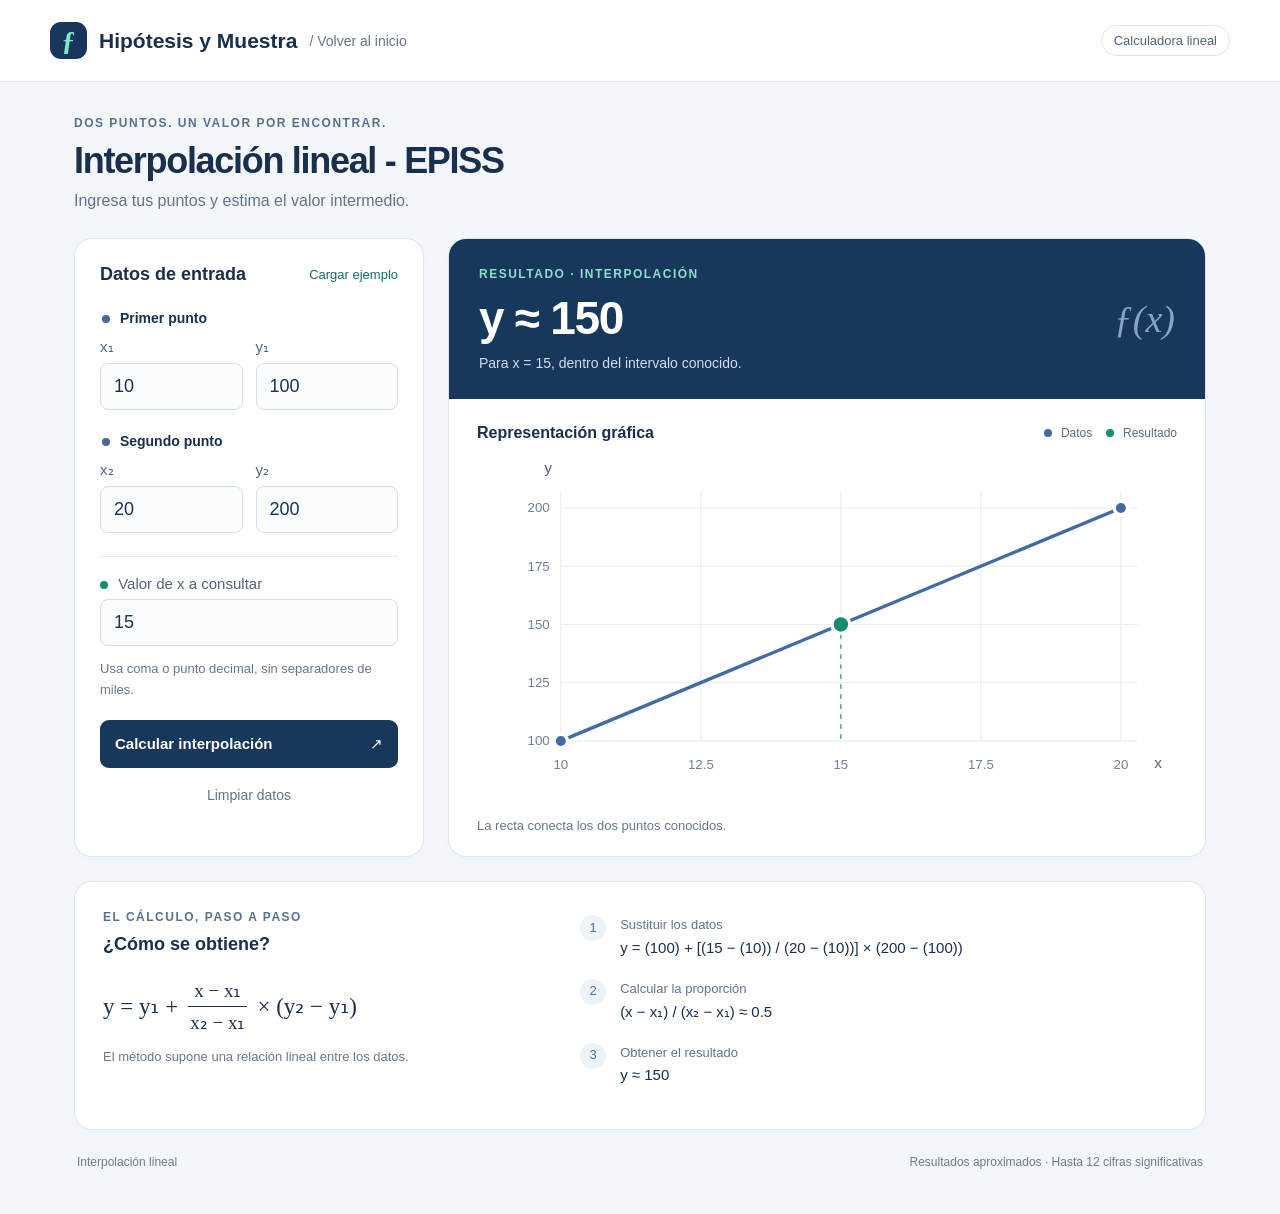
==== interpolacion.html @ 5e2d0796 "Ampliar EPISS con hipótesis, intervalos y tamaño de muestra" ====
<!doctype html><html lang="es"><head><meta charset="utf-8"><meta name="viewport" content="width=device-width,initial-scale=1"><title>Interpolación lineal - EPISS</title><meta name="description" content="Calcula una interpolación lineal entre dos puntos con gráfico y procedimiento paso a paso."><link rel="icon" href="data:image/svg+xml,%3Csvg xmlns='http://www.w3.org/2000/svg' viewBox='0 0 32 32'%3E%3Crect width='32' height='32' rx='8' fill='%23172f53'/%3E%3Cpath d='M7 24L25 7' stroke='%236ce5c0' stroke-width='3'/%3E%3Ccircle cx='16' cy='15' r='4' fill='white'/%3E%3C/svg%3E"><link rel="stylesheet" href="style.css"></head><body><header><a href="./" class="brand"><span class="mark">ƒ</span> Hipótesis y Muestra<span class="brand-sub"> / Volver al inicio</span></a><span class="tag">Calculadora lineal</span></header><main><div class="intro"><p class="eyebrow">DOS PUNTOS. UN VALOR POR ENCONTRAR.</p><h1>Interpolación lineal - EPISS</h1><p>Ingresa tus puntos y estima el valor intermedio.</p></div><div class="workspace"><section class="card inputs"><div class="section-top"><h2>Datos de entrada</h2><button type="button" id="example" class="text-button">Cargar ejemplo</button></div><form id="form" novalidate><fieldset><legend><span class="point blue"></span> Primer punto</legend><div class="pair"><label for="x1">x₁<input id="x1" name="x1" inputmode="decimal" value="10" autocomplete="off"></label><label for="y1">y₁<input id="y1" name="y1" inputmode="decimal" value="100" autocomplete="off"></label></div></fieldset><fieldset><legend><span class="point blue"></span> Segundo punto</legend><div class="pair"><label for="x2">x₂<input id="x2" name="x2" inputmode="decimal" value="20" autocomplete="off"></label><label for="y2">y₂<input id="y2" name="y2" inputmode="decimal" value="200" autocomplete="off"></label></div></fieldset><div class="target"><label for="x"><span class="point green"></span> Valor de x a consultar<input id="x" name="x" inputmode="decimal" value="15" autocomplete="off"></label></div><p class="hint">Usa coma o punto decimal, sin separadores de miles.</p><p id="error" class="error" role="alert" hidden></p><button class="primary" type="submit">Calcular interpolación <span aria-hidden="true">↗</span></button><button type="button" id="clear" class="clear">Limpiar datos</button></form></section><section class="card output"><div class="result" aria-live="polite"><div><p id="kind" class="eyebrow">RESULTADO · INTERPOLACIÓN</p><div class="value" id="value">y ≈ 150</div><p id="caption">Para x = 15, entre los puntos conocidos.</p></div><span class="result-icon" aria-hidden="true">ƒ(x)</span></div><div class="graph-head"><h2>Representación gráfica</h2><span class="legend"><i class="point blue"></i> Datos <i class="point green"></i> Resultado</span></div><svg id="chart" viewBox="0 0 660 330" role="img" aria-label="Gráfico de interpolación lineal"></svg><p class="chart-note" id="graphNote">La recta conecta los dos puntos conocidos.</p></section></div><section class="card procedure"><div><p class="eyebrow">EL CÁLCULO, PASO A PASO</p><h2>¿Cómo se obtiene?</h2><div class="formula">y = y₁ + <span class="fraction"><span>x − x₁</span><span>x₂ − x₁</span></span> × (y₂ − y₁)</div><p class="hint">El método supone una relación lineal entre los datos.</p></div><ol id="steps"></ol></section><footer>Interpolación lineal <span>Resultados aproximados · Hasta 12 cifras significativas</span></footer></main><script src="app.js"></script></body></html>
---- style.css ----
:root{font-family:Inter,Segoe UI,Arial,sans-serif;color:#1a2f4d;background:#f3f6fa;font-synthesis:none}*{box-sizing:border-box}body{margin:0}header{height:82px;border-bottom:1px solid #dce3ee;background:#fff;display:flex;align-items:center;justify-content:space-between;padding:0 max(24px,calc((100vw - 1180px)/2));gap:15px}.brand{display:flex;align-items:center;gap:12px;text-decoration:none;color:#1a2f4d;font-weight:750;font-size:21px}.brand-sub{font-size:14px;font-weight:400;color:#65748a}.mark{display:grid;place-items:center;background:#18365b;color:#7fe8cd;border-radius:11px;width:37px;height:37px;font-family:Georgia,serif;font-size:28px}.tag{font-size:13px;color:#4e6480;border:1px solid #dce3ed;padding:7px 12px;border-radius:30px}main{max-width:1180px;margin:auto;padding:34px 24px 20px}.eyebrow{font-size:12px;letter-spacing:1.5px;font-weight:700;color:#58718d;margin:0 0 10px}h1{font-size:36px;letter-spacing:-1.3px;margin:0 0 10px}h2{font-size:18px;margin:0}.intro>p:last-child{color:#64748b;margin:0 0 28px;font-size:16px}.workspace{display:grid;grid-template-columns:350px 1fr;gap:24px}.card{background:#fff;border:1px solid #dde5ef;border-radius:18px;box-shadow:0 4px 14px #172f5304}.inputs{padding:25px}.section-top{display:flex;align-items:center;justify-content:space-between;gap:10px;margin-bottom:25px}.text-button{background:none;border:0;color:#186e60;padding:0;font-size:13px;cursor:pointer}fieldset{border:0;margin:0 0 23px;padding:0;min-width:0}legend{font-size:14px;font-weight:650;margin-bottom:12px}.point{display:inline-block;width:8px;height:8px;border-radius:50%;margin-right:6px}.blue{background:#426aa5}.green{background:#168c72}.pair{display:grid;grid-template-columns:1fr 1fr;gap:13px}label{display:block;font-size:15px;color:#52657d}input{width:100%;padding:12px 13px;margin-top:7px;border:1px solid #d3ddeb;border-radius:8px;background:#fbfcfe;color:#183452;font:500 18px inherit;font-size:18px;outline:none}input:focus{border-color:#18866e;box-shadow:0 0 0 3px #18866e18}input[aria-invalid=true]{border-color:#b33434}.target{padding-top:18px;border-top:1px solid #e6ebf1}.hint{font-size:13px;color:#68778b;line-height:1.6}.primary{background:#17375d;color:white;border:0;border-radius:9px;padding:15px;width:100%;font-size:15px;font-weight:600;cursor:pointer;display:flex;justify-content:space-between;margin-top:19px}.primary:hover{background:#244a77}.clear{display:block;margin:14px auto 0;border:0;background:none;color:#63758c;font-size:14px;cursor:pointer;padding:5px}button:focus-visible,a:focus-visible{outline:3px solid #168c72;outline-offset:4px}.output{overflow:hidden;display:flex;flex-direction:column}.result{background:#17375d;color:#fff;padding:28px 30px;display:flex;justify-content:space-between;align-items:center;gap:12px}.result .eyebrow{color:#8ce0c8}.value{font-size:46px;font-weight:650;letter-spacing:-1.3px;overflow-wrap:anywhere}.result p:last-child{font-size:14px;color:#d2ddeb;margin:10px 0 0}.result-icon{font-family:Georgia,serif;font-style:italic;color:#88a2c0;font-size:38px}.graph-head{padding:25px 28px 0;display:flex;justify-content:space-between;align-items:center;gap:15px}.graph-head h2{font-size:16px}.legend{font-size:12px;white-space:nowrap;color:#5a6e87}.legend .green{margin-left:10px}#chart{width:100%;height:auto;flex:1;min-height:220px;display:block;padding:5px 12px}.chart-note{margin:0 28px 23px;font-size:13px;color:#68778b}.procedure{display:grid;grid-template-columns:1fr 1.35fr;gap:35px;padding:28px;margin-top:24px}.formula{font-family:Georgia,serif;font-size:23px;display:flex;align-items:center;gap:10px;margin-top:24px}.fraction{display:inline-flex;flex-direction:column;text-align:center;font-size:19px}.fraction span:first-child{border-bottom:1px solid;padding:0 6px 4px}.fraction span:last-child{padding-top:4px}ol{list-style:none;counter-reset:steps;margin:0;padding:0}li{counter-increment:steps;position:relative;padding:5px 0 14px 40px;font-size:15px;line-height:1.6;overflow-wrap:anywhere}li:before{content:counter(steps);position:absolute;left:0;top:5px;display:grid;place-items:center;width:26px;height:26px;border-radius:50%;background:#eef3f9;color:#57708e;font-size:13px}li strong{display:block;font-size:13px;color:#64758c;font-weight:500}footer{display:flex;justify-content:space-between;gap:15px;font-size:12px;color:#6c7d92;padding:25px 3px}.error{font-size:14px;color:#a12727;line-height:1.5}.pending{opacity:.5}@media(max-width:850px){.workspace{grid-template-columns:300px 1fr;gap:16px}.inputs{padding:20px}.graph-head{flex-wrap:wrap}.result{padding:25px}.result-icon{display:none}.procedure{gap:20px}}@media(max-width:680px){header{height:68px;padding:0 20px}.brand-sub,.tag{display:none}main{padding:26px 16px}h1{font-size:30px}.workspace,.procedure{grid-template-columns:1fr}.inputs{padding:24px}.value{font-size:40px}.procedure{padding:24px}.graph-head{padding:24px 24px 0}footer{flex-direction:column}.formula{font-size:21px}#chart{min-height:180px}.intro .eyebrow{font-size:11px}}@media(prefers-reduced-motion:no-preference){button,input{transition:background .15s,border-color .15s}}
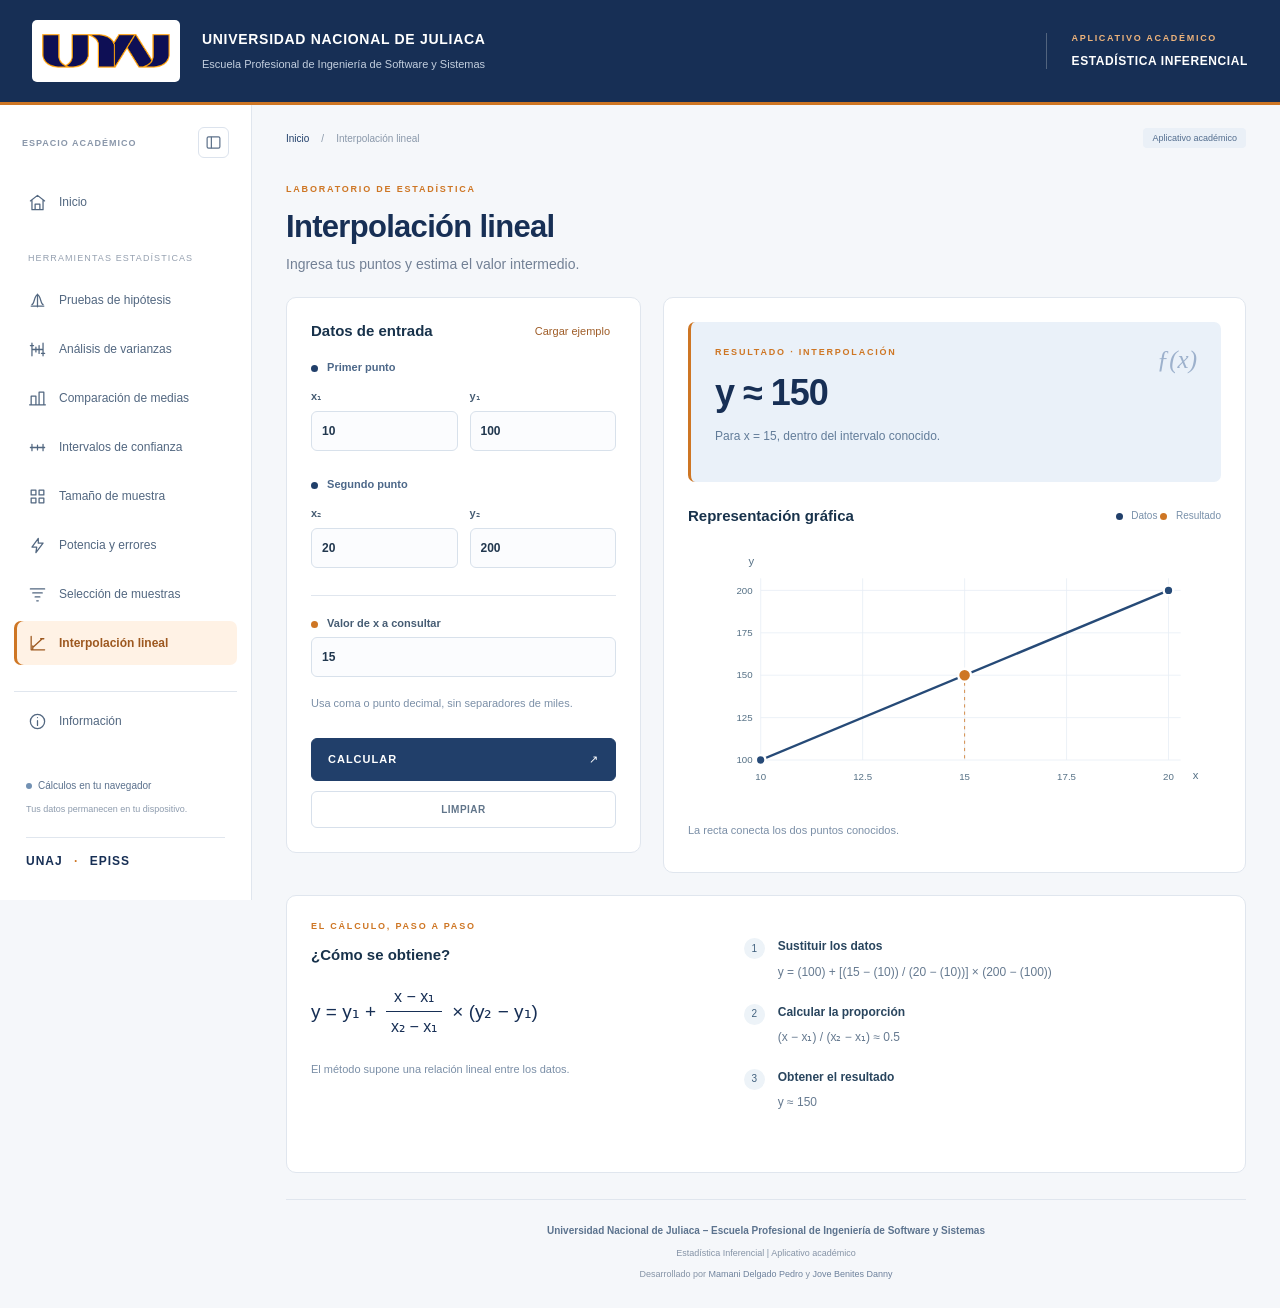
==== commit e072f6ca: "Aplicar identidad UNAJ, inicio académico y navegación responsive sin alterar cálculos" ====
--- a/interpolacion.html
+++ b/interpolacion.html
@@ -1 +1 @@
-<!doctype html><html lang="es"><head><meta charset="utf-8"><meta name="viewport" content="width=device-width,initial-scale=1"><title>Interpolación lineal - EPISS</title><meta name="description" content="Calcula una interpolación lineal entre dos puntos con gráfico y procedimiento paso a paso."><link rel="icon" href="data:image/svg+xml,%3Csvg xmlns='http://www.w3.org/2000/svg' viewBox='0 0 32 32'%3E%3Crect width='32' height='32' rx='8' fill='%23172f53'/%3E%3Cpath d='M7 24L25 7' stroke='%236ce5c0' stroke-width='3'/%3E%3Ccircle cx='16' cy='15' r='4' fill='white'/%3E%3C/svg%3E"><link rel="stylesheet" href="style.css"></head><body><header><a href="./" class="brand"><span class="mark">ƒ</span> Hipótesis y Muestra<span class="brand-sub"> / Volver al inicio</span></a><span class="tag">Calculadora lineal</span></header><main><div class="intro"><p class="eyebrow">DOS PUNTOS. UN VALOR POR ENCONTRAR.</p><h1>Interpolación lineal - EPISS</h1><p>Ingresa tus puntos y estima el valor intermedio.</p></div><div class="workspace"><section class="card inputs"><div class="section-top"><h2>Datos de entrada</h2><button type="button" id="example" class="text-button">Cargar ejemplo</button></div><form id="form" novalidate><fieldset><legend><span class="point blue"></span> Primer punto</legend><div class="pair"><label for="x1">x₁<input id="x1" name="x1" inputmode="decimal" value="10" autocomplete="off"></label><label for="y1">y₁<input id="y1" name="y1" inputmode="decimal" value="100" autocomplete="off"></label></div></fieldset><fieldset><legend><span class="point blue"></span> Segundo punto</legend><div class="pair"><label for="x2">x₂<input id="x2" name="x2" inputmode="decimal" value="20" autocomplete="off"></label><label for="y2">y₂<input id="y2" name="y2" inputmode="decimal" value="200" autocomplete="off"></label></div></fieldset><div class="target"><label for="x"><span class="point green"></span> Valor de x a consultar<input id="x" name="x" inputmode="decimal" value="15" autocomplete="off"></label></div><p class="hint">Usa coma o punto decimal, sin separadores de miles.</p><p id="error" class="error" role="alert" hidden></p><button class="primary" type="submit">Calcular interpolación <span aria-hidden="true">↗</span></button><button type="button" id="clear" class="clear">Limpiar datos</button></form></section><section class="card output"><div class="result" aria-live="polite"><div><p id="kind" class="eyebrow">RESULTADO · INTERPOLACIÓN</p><div class="value" id="value">y ≈ 150</div><p id="caption">Para x = 15, entre los puntos conocidos.</p></div><span class="result-icon" aria-hidden="true">ƒ(x)</span></div><div class="graph-head"><h2>Representación gráfica</h2><span class="legend"><i class="point blue"></i> Datos <i class="point green"></i> Resultado</span></div><svg id="chart" viewBox="0 0 660 330" role="img" aria-label="Gráfico de interpolación lineal"></svg><p class="chart-note" id="graphNote">La recta conecta los dos puntos conocidos.</p></section></div><section class="card procedure"><div><p class="eyebrow">EL CÁLCULO, PASO A PASO</p><h2>¿Cómo se obtiene?</h2><div class="formula">y = y₁ + <span class="fraction"><span>x − x₁</span><span>x₂ − x₁</span></span> × (y₂ − y₁)</div><p class="hint">El método supone una relación lineal entre los datos.</p></div><ol id="steps"></ol></section><footer>Interpolación lineal <span>Resultados aproximados · Hasta 12 cifras significativas</span></footer></main><script src="app.js"></script></body></html>
+<!doctype html><html lang="es"><head><meta charset="utf-8"><meta name="viewport" content="width=device-width,initial-scale=1"><title>Interpolación lineal | Estadística Inferencial UNAJ</title><meta name="description" content="Calcula una interpolación lineal entre dos puntos con gráfico y procedimiento paso a paso."><link rel="icon" href="logo-unaj.svg"><link rel="stylesheet" href="estadistica.css"><link rel="stylesheet" href="unaj.css"></head><body class="unaj-app interpolation-page"><a class="skip-link" href="#mainContent">Saltar al contenido</a><header class="institution-header"><a class="university" href="./#home"><span class="logo-box"><img src="logo-unaj.svg" alt="Logotipo de la Universidad Nacional de Juliaca" width="382" height="101"></span><span class="university-name">UNIVERSIDAD NACIONAL DE JULIACA<small>Escuela Profesional de Ingeniería de Software y Sistemas</small></span></a><div class="course-mark"><span>APLICATIVO ACADÉMICO</span><strong>ESTADÍSTICA INFERENCIAL</strong></div></header><aside class="sidebar" id="sidebar"><div class="sidebar-heading"><span>ESPACIO ACADÉMICO</span><button id="collapseNav" type="button" aria-label="Contraer menú" aria-expanded="true" aria-controls="sidebar"><svg viewBox="0 0 24 24" fill="none" stroke="currentColor" stroke-width="1.7" aria-hidden="true"><rect x="3" y="4" width="18" height="16" rx="2"/><path d="M9 4v16"/></svg></button></div><nav aria-label="Navegación principal"><a href="./#home" data-page="home" title="Inicio"><svg viewBox="0 0 24 24" fill="none" stroke="currentColor" stroke-width="1.6" stroke-linecap="round" stroke-linejoin="round" aria-hidden="true"><path d="M3 10 12 3l9 7M5 9v12h14V9M9 21v-7h6v7"/></svg><span>Inicio</span></a><p class="nav-label">HERRAMIENTAS ESTADÍSTICAS</p><a href="./#hypothesis" title="Pruebas de hipótesis"><svg viewBox="0 0 24 24" fill="none" stroke="currentColor" stroke-width="1.6" stroke-linecap="round" stroke-linejoin="round" aria-hidden="true"><path d="M4 19h16M5 17c3 0 3-12 7-12s4 12 7 12M12 4v16"/></svg><span>Pruebas de hipótesis</span></a><a href="./#variance" title="Análisis de varianzas"><svg viewBox="0 0 24 24" fill="none" stroke="currentColor" stroke-width="1.6" stroke-linecap="round" stroke-linejoin="round" aria-hidden="true"><path d="M5 4v16M19 4v16M3 7h4M17 17h4M5 12h14M10 9v6M14 7v10"/></svg><span>Análisis de varianzas</span></a><a href="./#compare" title="Comparación de medias"><svg viewBox="0 0 24 24" fill="none" stroke="currentColor" stroke-width="1.6" stroke-linecap="round" stroke-linejoin="round" aria-hidden="true"><path d="M4 20V9h6v11M14 20V4h6v16M2 20h20"/></svg><span>Comparación de medias</span></a><a href="./#interval" title="Intervalos de confianza"><svg viewBox="0 0 24 24" fill="none" stroke="currentColor" stroke-width="1.6" stroke-linecap="round" stroke-linejoin="round" aria-hidden="true"><path d="M3 12h18M5 8v8M19 8v8M12 9v6"/></svg><span>Intervalos de confianza</span></a><a href="./#sample" title="Tamaño de muestra"><svg viewBox="0 0 24 24" fill="none" stroke="currentColor" stroke-width="1.6" stroke-linecap="round" stroke-linejoin="round" aria-hidden="true"><path d="M4 4h6v6H4zM14 4h6v6h-6zM4 14h6v6H4zM14 14h6v6h-6z"/></svg><span>Tamaño de muestra</span></a><a href="./#power" title="Potencia y errores"><svg viewBox="0 0 24 24" fill="none" stroke="currentColor" stroke-width="1.6" stroke-linecap="round" stroke-linejoin="round" aria-hidden="true"><path d="m13 3-8 11h6l-1 7 9-12h-6z"/></svg><span>Potencia y errores</span></a><a href="./#sampling" title="Selección de muestras"><svg viewBox="0 0 24 24" fill="none" stroke="currentColor" stroke-width="1.6" stroke-linecap="round" stroke-linejoin="round" aria-hidden="true"><path d="M3 5h18M6 10h12M9 15h6M11 20h2"/></svg><span>Selección de muestras</span></a><a href="interpolacion.html" aria-current=page title="Interpolación lineal"><svg viewBox="0 0 24 24" fill="none" stroke="currentColor" stroke-width="1.6" stroke-linecap="round" stroke-linejoin="round" aria-hidden="true"><path d="M4 3v17h17M6 17 18 6M6 15v4M16 6h4"/></svg><span>Interpolación lineal</span></a><a class="info-nav" href="./#info" data-page="info" title="Información"><svg viewBox="0 0 24 24" fill="none" stroke="currentColor" stroke-width="1.6" stroke-linecap="round" stroke-linejoin="round" aria-hidden="true"><circle cx="12" cy="12" r="9"/><path d="M12 11v6M12 7h.01"/></svg><span>Información</span></a></nav><div class="sidebar-foot"><span class="privacy-dot"></span><span>Cálculos en tu navegador</span><small>Tus datos permanecen en tu dispositivo.</small><p>UNAJ <span>·</span> EPISS</p></div></aside><main id="mainContent"><div class="breadcrumb"><a href="./#home">Inicio</a><span>/</span><span>Interpolación lineal</span><span class="local-badge">Aplicativo académico</span></div><div class="intro"><p class="eyebrow">LABORATORIO DE ESTADÍSTICA</p><h1>Interpolación lineal</h1><p>Ingresa tus puntos y estima el valor intermedio.</p></div><div class="workspace"><section class="card inputs controls"><div class="section-top"><h2>Datos de entrada</h2><button type="button" id="example" class="text-button">Cargar ejemplo</button></div><form id="form" novalidate><fieldset><legend><span class="point blue"></span> Primer punto</legend><div class="pair"><label for="x1">x₁<input id="x1" name="x1" inputmode="decimal" value="10" autocomplete="off"></label><label for="y1">y₁<input id="y1" name="y1" inputmode="decimal" value="100" autocomplete="off"></label></div></fieldset><fieldset><legend><span class="point blue"></span> Segundo punto</legend><div class="pair"><label for="x2">x₂<input id="x2" name="x2" inputmode="decimal" value="20" autocomplete="off"></label><label for="y2">y₂<input id="y2" name="y2" inputmode="decimal" value="200" autocomplete="off"></label></div></fieldset><div class="target"><label for="x"><span class="point green"></span> Valor de x a consultar<input id="x" name="x" inputmode="decimal" value="15" autocomplete="off"></label></div><p class="hint">Usa coma o punto decimal, sin separadores de miles.</p><p id="error" class="error" role="alert" hidden></p><button class="primary" type="submit">CALCULAR <span aria-hidden="true">↗</span></button><button type="button" id="clear" class="clear secondary">LIMPIAR</button></form></section><section class="card output"><div class="result" aria-live="polite"><div><p id="kind" class="eyebrow">RESULTADO · INTERPOLACIÓN</p><div class="value" id="value">y ≈ 150</div><p id="caption">Para x = 15, entre los puntos conocidos.</p></div><span class="result-icon" aria-hidden="true">ƒ(x)</span></div><div class="graph-head"><h2>Representación gráfica</h2><span class="legend"><i class="point blue"></i> Datos <i class="point green"></i> Resultado</span></div><svg id="chart" viewBox="0 0 660 330" role="img" aria-label="Gráfico de interpolación lineal"></svg><p class="chart-note" id="graphNote">La recta conecta los dos puntos conocidos.</p></section></div><section class="card procedure"><div><p class="eyebrow">EL CÁLCULO, PASO A PASO</p><h2>¿Cómo se obtiene?</h2><div class="formula">y = y₁ + <span class="fraction"><span>x − x₁</span><span>x₂ − x₁</span></span> × (y₂ − y₁)</div><p class="hint">El método supone una relación lineal entre los datos.</p></div><ol id="steps"></ol></section><footer class="institution-footer"><strong>Universidad Nacional de Juliaca – Escuela Profesional de Ingeniería de Software y Sistemas</strong><span>Estadística Inferencial | Aplicativo académico</span><span>Desarrollado por <b>Mamani Delgado Pedro</b> y <b>Jove Benites Danny</b></span></footer></main><script src="app.js"></script><script src="unaj.js"></script></body></html>
--- a/estadistica.css
+++ b/estadistica.css
@@ -0,0 +1 @@
+:root{font-family:Inter,"Segoe UI",Arial,sans-serif;color:#24364b;background:#f3f6fa;font-synthesis:none;--navy:#10243b;--teal:#007f73;--border:#e1e8f0}*{box-sizing:border-box}body{margin:0}button,input,select,textarea{font:inherit}button,a,input,select,textarea{-webkit-tap-highlight-color:transparent}button,a{touch-action:manipulation}a{color:#167168}button{cursor:pointer}button:focus-visible,a:focus-visible{outline:3px solid #36bcaf;outline-offset:3px}.sidebar{width:248px;position:fixed;inset:0 auto 0 0;background:var(--navy);color:#fff;padding:32px 18px;display:flex;flex-direction:column}.brand{display:flex;gap:12px;align-items:center;text-decoration:none;color:#fff;padding:0 12px}.brand>b{display:grid;place-items:center;background:#20463f;color:#83e2c5;width:43px;height:43px;border-radius:12px;font-size:30px}.brand span{font-size:20px;font-weight:700;letter-spacing:2px}.brand small{display:block;font-size:10px;letter-spacing:.3px;font-weight:400;color:#b4c7d9;margin-top:5px}.nav-label{font-size:10px;letter-spacing:1.6px;color:#91a9c0;margin:44px 12px 17px}nav{display:flex;flex-direction:column;gap:6px}nav button,nav a{display:flex;align-items:center;gap:12px;background:none;border:0;color:#bbcbdc;text-align:left;text-decoration:none;padding:14px 12px;border-radius:8px;font-size:13px;line-height:1.4}nav span{font-size:10px;opacity:.65;font-variant-numeric:tabular-nums}nav button:hover,nav a:hover{background:#1c3650;color:#fff}nav button[aria-pressed=true]{background:#1f4b4d;color:#a2f2da;box-shadow:inset 3px 0 #55cbb2}.sidebar-foot{margin-top:auto;padding:28px 12px 0;font-size:11px;color:#cae5de}.sidebar-foot i{display:inline-block;width:6px;height:6px;border-radius:50%;background:#76d5b9;margin-right:5px}.sidebar-foot small{display:block;color:#7f9ab3;line-height:1.8;margin-top:12px}main{margin-left:248px;padding:0 38px;max-width:1730px}.topbar{display:flex;justify-content:space-between;align-items:center;border-bottom:1px solid var(--border);padding:24px 0;font-size:12px;font-weight:600}.muted{color:#8190a2;margin-left:8px;font-weight:400}.badge{border:1px solid #dce5ed;background:#fff;padding:6px 10px;border-radius:5px;color:#63748a;font-size:10px}.intro{padding:35px 0 26px}.eyebrow{font-size:10px;letter-spacing:1.7px;font-weight:700;color:var(--teal);margin:0 0 12px}h1{font-size:34px;line-height:1.15;letter-spacing:-1.2px;color:#142a42;margin:0 0 12px}.intro>p:not(.eyebrow){color:#728095;font-size:14px;margin:0}.workflow{display:flex;gap:28px;margin-top:24px;color:#63758b;font-size:11px}.workflow b{color:#198575;font-size:10px;background:#e0eee9;padding:4px 6px;border-radius:4px;margin-right:6px}.layout{display:grid;grid-template-columns:minmax(290px,370px) minmax(0,1fr);gap:24px;align-items:start}.card,.result-card{background:#fff;border:1px solid var(--border);border-radius:12px;padding:24px;box-shadow:0 3px 12px #20395703}.card-head{display:flex;justify-content:space-between;gap:12px;align-items:center;margin-bottom:20px}h2{font-size:15px;color:#18324b;margin:0 0 18px;font-weight:650}.card-head h2{margin:0}.link{background:none;border:0;color:#078174;font-size:11px;padding:4px;white-space:nowrap}.controls label{display:block;font-size:12px;color:#465c73;font-weight:600;margin:16px 0}input,select,textarea{display:block;width:100%;margin-top:8px;border:1px solid #d8e1eb;background:#fbfcfe;color:#21374e;border-radius:6px;padding:11px 10px;font-size:13px;min-width:0}input:focus,select:focus,textarea:focus{outline:2px solid #3bb5a755;border-color:#189a89}textarea{min-height:126px;resize:vertical;line-height:1.6}#records{min-height:230px;font-family:ui-monospace,monospace;font-size:12px}.row{display:flex;gap:10px}.row>label{flex:1;min-width:0}.small{font-size:11px;line-height:1.7;color:#78869a}.primary,.secondary{padding:12px 15px;border-radius:6px;font-size:12px;font-weight:600}.primary{display:flex;justify-content:space-between;width:100%;background:var(--teal);border:1px solid var(--teal);color:white;margin-top:24px}.primary:hover{background:#006d63}.secondary{border:1px solid var(--border);color:#61758a;background:#fff;margin-top:10px}#clear{width:100%}.results{display:grid;gap:20px}.result-card{border-top:3px solid #168c7a;background:linear-gradient(120deg,#fff,#f6fbfa)}#headline{font-size:27px;letter-spacing:-.7px;margin-bottom:12px}#conclusion{font-size:13px;line-height:1.8;color:#5d7186;max-width:750px}.metrics{display:grid;grid-template-columns:repeat(3,minmax(0,1fr));gap:12px;margin-top:22px}.metrics>div{border-top:1px solid #dae8e6;padding-top:15px}.metrics small{display:block;color:#748598;font-size:10px;margin-bottom:8px}.metrics b{font-size:19px;color:#1c3c50;overflow-wrap:anywhere;font-variant-numeric:tabular-nums}.visual{padding-bottom:14px}#chart{display:block;width:100%;max-height:275px;min-height:150px}#chart text{font-family:inherit;fill:#557085}#graphNote{margin:8px 0}#steps{padding:0;list-style:none;counter-reset:step}#steps li{counter-increment:step;position:relative;padding:0 0 18px 34px;font-size:12px;color:#667a90;line-height:1.8}#steps li:before{content:counter(step);position:absolute;left:0;top:2px;width:21px;height:21px;display:grid;place-items:center;background:#edf3f8;border-radius:50%;font-size:10px;color:#41617e}#steps strong{display:block;font-size:12px;color:#29455e;margin-bottom:4px}.warning{border-left:3px solid #d9b56b;background:#fcf8ef;padding:12px;font-size:11px;line-height:1.8;color:#877046}.guide{margin:30px 0;padding:25px 0;border-top:1px solid var(--border)}.guide>div{display:grid;grid-template-columns:repeat(3,1fr);gap:28px}.guide h3{font-size:12px}.guide article p{font-size:11px;line-height:1.8;color:#76879b}.guide a{text-underline-offset:3px}footer{border-top:1px solid var(--border);padding:22px 0 28px;font-size:10px;color:#7890a4;display:flex;justify-content:space-between;gap:16px}.group-label{margin-top:22px;font-size:10px;letter-spacing:1px;font-weight:700;color:#2c7d79}.sample-preview{font:12px/1.8 ui-monospace,monospace;overflow-wrap:anywhere;padding:14px;background:#f5f8fb;border-radius:6px}#error{font-size:12px;line-height:1.6;color:#a03842;background:#fff0f0;padding:12px;border-radius:6px}[hidden]{display:none!important}@media(min-width:1450px){main{padding:0 60px}.layout{grid-template-columns:400px minmax(0,1fr)}}@media(max-width:1050px){.sidebar{width:215px;padding-inline:12px}main{margin-left:215px;padding:0 22px}.layout{grid-template-columns:minmax(250px,320px) minmax(0,1fr);gap:16px}.card,.result-card{padding:18px}.metrics{gap:7px}.metrics b{font-size:16px}}@media(max-width:800px){.sidebar{position:static;width:100%;padding:20px}.brand{padding:0}.nav-label,.sidebar-foot{display:none}nav{flex-direction:row;overflow-x:auto;margin-top:18px;gap:8px}nav button,nav a{white-space:nowrap;padding:10px;font-size:11px;flex-shrink:0}main{margin:0;padding:0 20px}.topbar{padding:16px 0}.intro{padding-top:26px}h1{font-size:29px}.layout{grid-template-columns:1fr}.workflow{gap:12px;font-size:10px;flex-wrap:wrap}.guide>div{grid-template-columns:1fr;gap:6px}footer{flex-direction:column}.metrics b{font-size:20px}}@media print{.sidebar,.topbar,.intro,.controls,.link,.guide,footer,#extra button{display:none}main{margin:0;padding:0}.layout{display:block}.card,.result-card{box-shadow:none;break-inside:avoid;margin-bottom:15px}.results{display:block}body{background:white}}
--- a/unaj.css
+++ b/unaj.css
@@ -0,0 +1,16 @@
+/* Capa institucional compartida. Las calculadoras conservan su motor original. */
+:root{--navy:#172f55;--blue:#213f6a;--orange:#ce7624;--orange-pale:#fff2e5;--teal:#213f6a;--border:#e0e6ee;font-family:Inter,"Segoe UI",Arial,sans-serif;background:#f5f7fa;color:#263b56}body{--sidebar-width:252px;--header-height:105px}.skip-link{position:fixed;left:16px;top:-100px;z-index:30;background:white;padding:12px}.skip-link:focus{top:8px}.institution-header{height:var(--header-height);position:relative;z-index:10;background:var(--navy);color:white;border-bottom:3px solid var(--orange);display:flex;align-items:center;justify-content:space-between;padding:20px 32px;gap:24px}.university{display:flex;align-items:center;gap:22px;color:white;text-decoration:none}.logo-box{display:flex;align-items:center;justify-content:center;flex-shrink:0;background:#fff;border-radius:5px;padding:12px 10px;width:148px;height:62px}.logo-box img{width:128px;height:auto;display:block}.university-name{font-size:14px;font-weight:650;letter-spacing:.7px;line-height:1.5}.university-name small{display:block;font-size:11px;letter-spacing:0;font-weight:400;color:#c3cfdf;margin-top:6px}.course-mark{border-left:1px solid #52647e;padding-left:25px;flex-shrink:0}.course-mark span{display:block;color:#edb37b;font-size:9px;font-weight:650;letter-spacing:1.7px;margin-bottom:8px}.course-mark strong{font-size:12px;letter-spacing:.6px}.sidebar{top:var(--header-height);width:var(--sidebar-width);background:#fff;color:var(--blue);border-right:1px solid var(--border);padding:22px 14px 18px;overflow-y:auto;height:calc(100dvh - var(--header-height));position:absolute;min-height:740px}.sidebar-heading{display:flex;align-items:center;justify-content:space-between;padding:0 8px 22px;font-size:9px;font-weight:700;letter-spacing:1px;color:#8a97aa}.sidebar-heading button{border:1px solid #dce3ed;border-radius:6px;color:#5d718a;background:white;display:grid;place-items:center;padding:6px}.sidebar-heading svg{width:17px;height:17px}nav{gap:5px}nav button,nav a{font-size:12px;color:#526780;padding:12px 14px;gap:12px;font-weight:500;border-radius:7px;min-height:44px;white-space:normal}nav svg{height:19px;width:19px;flex-shrink:0}nav span{font-size:inherit;opacity:1}nav button:hover,nav a:hover{background:#f2f5fa;color:var(--blue)}nav button[aria-pressed=true],nav a[aria-current=page]{color:#9d581f;background:var(--orange-pale);box-shadow:inset 3px 0 var(--orange);font-weight:650}nav .nav-label{color:#95a0b0;font-size:9px;letter-spacing:1.1px;margin:24px 14px 10px}nav .info-nav{margin-top:21px;border-top:1px solid var(--border);border-radius:0;padding-top:20px}.sidebar-foot{padding:24px 12px 0;color:#5b718d;margin-top:auto;font-size:10px;line-height:1.5}.privacy-dot{display:inline-block;width:6px;height:6px;background:#7291b3;border-radius:50%;margin-right:6px}.sidebar-foot small{color:#8d9bad;font-size:9px;margin:8px 0 20px}.sidebar-foot p{padding-top:14px;border-top:1px solid var(--border);font-size:12px;font-weight:650;letter-spacing:1px;color:var(--navy)}.sidebar-foot p span{color:var(--orange);padding:0 7px}main{margin-left:var(--sidebar-width);padding:0 34px;max-width:1800px;min-height:calc(100dvh - var(--header-height))}.breadcrumb{display:flex;gap:12px;align-items:center;padding:23px 0;color:#8a98aa;font-size:10px}.breadcrumb>span:first-child{font-weight:700;color:var(--blue)}.breadcrumb a{color:var(--blue);text-decoration:none}.breadcrumb #currentSection{color:#60758e}.local-badge{margin-left:auto;padding:5px 9px;background:#eaf0f7;border-radius:4px;font-size:9px;color:#526d8e}.home-hero{display:grid;grid-template-columns:1.4fr 1fr;background:#eaf0f7;border:1px solid #dce5ef;border-radius:12px;overflow:hidden;min-height:323px}.hero-copy{padding:32px}.eyebrow{color:var(--orange);font-size:9px;letter-spacing:1.8px;line-height:1.5}.hero-copy h1{font-size:38px;line-height:1.12;letter-spacing:-.7px;color:var(--navy);margin:15px 0}.orange-dot{color:var(--orange)}.hero-subtitle{font-size:14px;font-weight:550;line-height:1.6;color:#345273;max-width:420px;margin:16px 0 12px}.hero-description{font-size:11px;line-height:1.9;color:#6d8097;max-width:500px}.hero-tags{display:flex;flex-wrap:wrap;gap:16px;margin-top:24px;font-size:9px;color:#4e6b8c}.hero-tags span::before{content:'✓';margin-right:6px;color:var(--orange)}.hero-visual{padding:36px 26px 26px 10px;display:flex;flex-direction:column;justify-content:center;min-width:0}.visual-kicker{font-size:9px;letter-spacing:1.8px;color:#8095af;text-align:center}.hero-visual svg{width:100%;margin:8px 0;max-height:210px}.visual-caption{display:flex;justify-content:space-evenly;color:#7087a0;font-size:8px;letter-spacing:.8px}.section-heading{display:flex;justify-content:space-between;align-items:end;margin:31px 0 20px;gap:16px}.section-heading .eyebrow{margin-bottom:6px}.section-heading h2{font-size:21px;letter-spacing:-.5px;margin:0}.section-heading>p{font-size:11px;color:#8593a5;margin:0 0 3px}.tool-grid{display:grid;grid-template-columns:repeat(4,minmax(0,1fr));gap:16px}.tool-card{background:white;border:1px solid var(--border);border-radius:10px;padding:20px;display:flex;flex-direction:column;transition:transform .18s ease,box-shadow .18s ease,border-color .18s ease}.tool-card:hover{transform:translateY(-3px);border-color:#d4b18f;box-shadow:0 7px 22px #233b5810}.tool-top{display:flex;justify-content:space-between;align-items:center;margin-bottom:18px}.tool-icon{display:grid;place-items:center;background:#edf2f9;border:1px solid #e2e9f3;color:var(--blue);border-radius:9px;width:40px;height:40px}.tool-icon svg{width:23px;height:23px}.tool-number{font-size:10px;font-variant-numeric:tabular-nums;color:#a2afbf}.tool-card h3{font-size:14px;color:#223e62;line-height:1.5;margin:0 0 9px}.tool-card>p{font-size:11px;line-height:1.9;color:#77889d;margin:0 0 17px}.method-tag{align-self:start;background:#f7f9fc;color:#76889f;font-size:8px;line-height:1.5;padding:4px 6px;border-radius:4px;margin-top:auto}.open-tool{display:flex;justify-content:space-between;gap:10px;border-top:1px solid #eef1f5;margin-top:17px;padding-top:14px;text-decoration:none;color:var(--blue);font-size:10px;font-weight:600}.open-tool span{color:var(--orange);font-size:15px;line-height:12px}.home-note{display:flex;gap:14px;align-items:center;border:1px solid #e1e7ef;border-radius:8px;padding:15px 20px;margin:24px 0 32px;background:#f0f4f9}.note-icon{flex-shrink:0;width:23px;height:23px;border:1px solid #94a7c0;border-radius:50%;text-align:center;line-height:21px;font-family:serif;color:#537297}.home-note p{font-size:11px;line-height:1.8;color:#7588a0;margin:0}.home-note strong{color:#3e5978}.intro{padding-top:12px;padding-bottom:25px}h1{color:var(--navy);font-size:31px;letter-spacing:-.7px}h1:focus{outline:none}.workflow b{background:#fff0e0;color:#a3662f}.layout{grid-template-columns:minmax(280px,355px) minmax(0,1fr);gap:22px}.card,.result-card{box-shadow:none;border-radius:10px;padding:24px}.card-head h2{font-size:14px}.link,.text-button{color:#9f5d28;font-size:11px}.result-card{background:#eaf1f9;border-top:1px solid #dce4ef;border-left:3px solid var(--orange)}#headline{font-size:27px;color:var(--navy)}#conclusion{font-size:12px;line-height:1.85}.metrics>div{border-top-color:#d2deed}.metrics b{color:var(--navy);font-size:21px}.primary{background:var(--blue);border-color:var(--blue);padding:14px 16px;letter-spacing:1px;font-size:11px;transition:background .18s,transform .18s}.primary:hover{background:#152d50}.primary:active{transform:translateY(1px)}.secondary{font-size:10px;letter-spacing:.5px;border-color:#d7e0eb}.secondary:hover{background:#f1f5f9}.controls label{font-size:11px;margin:17px 0}.controls input,.controls select,.controls textarea{background:#fbfcfe;font-size:12px;padding:12px 10px}.controls input:focus,.controls select:focus,.controls textarea:focus{outline:3px solid #df923226;border-color:#c48b4b}.controls input::placeholder{color:#a0aabc}.controls:has(.has-error){border-color:#c78563}.has-error #error{border-left:3px solid #a34635}.group-label{color:#365b83}.warning{background:#fff8ef;border-color:#dba366;color:#89683c}.guide{margin:28px 0}.guide h2{font-size:14px}.guide a{color:var(--blue)}.institution-footer{display:flex;flex-direction:column;text-align:center;gap:7px;padding:23px 8px 26px;margin-top:26px;line-height:1.6;font-size:9px;color:#8593a6;border-top:1px solid var(--border)}.institution-footer strong{font-size:10px;font-weight:550;color:#5c738e}.institution-footer b{font-weight:500;color:#6d819c}.about-card{display:grid;grid-template-columns:1fr 1.3fr;border:1px solid var(--border);border-radius:12px;background:#fff;overflow:hidden;margin-bottom:70px}.about-identity{display:flex;flex-direction:column;align-items:center;text-align:center;padding:50px 32px;background:#eaf0f7;border-bottom:3px solid var(--orange)}.about-identity img{max-width:230px;width:100%;height:auto;margin:12px 0 36px}.about-identity .badge{margin-bottom:25px;border-color:#d4dfed;background:#fff9f3;color:#a16a34;font-size:8px;letter-spacing:1px}.about-identity h2{font-size:21px;line-height:1.5}.about-identity p{font-size:12px;line-height:1.9;color:#6c8199;margin:4px 0}.about-content{padding:45px 38px}.about-content>h2{font-size:25px;margin-top:12px}.about-content>p:not(.eyebrow){font-size:12px;line-height:1.9;color:#74859b}.authors{border-top:1px solid var(--border);padding-top:24px;margin:28px 0}.authors>div{display:flex;align-items:center;gap:15px;margin:20px 0}.avatar{display:grid;place-items:center;width:40px;height:40px;flex-shrink:0;border-radius:9px;background:#eff3f9;color:#506d94;font-size:12px}.authors strong{font-size:12px;color:#314f72}.authors small{display:block;font-size:10px;margin-top:6px;color:#8a98ab}button:focus-visible,a:focus-visible{outline:3px solid #d99144;outline-offset:3px}.compact-nav{--sidebar-width:78px}.compact-nav .sidebar{padding-inline:10px}.compact-nav .sidebar-heading{padding:0 10px 22px}.compact-nav .sidebar-heading>span,.compact-nav nav span,.compact-nav .nav-label,.compact-nav .sidebar-foot{display:none}.compact-nav nav a,.compact-nav nav button{justify-content:center;padding:13px}.compact-nav .info-nav{margin-top:18px}.compact-nav #collapseNav svg{transform:rotate(180deg)}#homeView:not([hidden]),#infoView:not([hidden]),#toolView:not([hidden]){animation:appear .23s ease}@keyframes appear{from{opacity:.4;transform:translateY(5px)}to{opacity:1;transform:translateY(0)}}
+/* Interpolación: mismos controles y jerarquía institucional. */
+.workspace{display:grid;grid-template-columns:minmax(280px,355px) minmax(0,1fr);gap:22px;align-items:start}.section-top,.graph-head{display:flex;align-items:center;justify-content:space-between;gap:12px;margin-bottom:22px}.section-top h2,.graph-head h2{margin:0}.text-button{border:0;background:none}.inputs fieldset{border:0;padding:0;margin:0 0 10px;min-width:0}.inputs legend{font-size:11px;font-weight:650;color:#4d6889;padding:0}.pair{display:flex;gap:12px}.pair>label{flex:1;min-width:0}.target{border-top:1px solid var(--border);padding-top:4px}.point{display:inline-block;width:7px;height:7px;border-radius:50%;margin-right:6px;vertical-align:middle}.point.blue{background:var(--blue)}.point.green{background:var(--orange)}.hint,.chart-note{font-size:11px;line-height:1.8;color:#7b8fa7}.clear{width:100%}.result{display:flex;justify-content:space-between;gap:20px;background:#eaf1f9;border-left:3px solid var(--orange);padding:24px;border-radius:7px;margin-bottom:25px}.value{font-size:36px;font-weight:650;letter-spacing:-1px;color:var(--navy);overflow-wrap:anywhere}.result #caption{font-size:12px;line-height:1.7;color:#627c99}.result-icon{font:italic 25px Georgia,serif;color:#9db1cc}.legend{font-size:10px;color:#7890aa;white-space:nowrap}.interpolation-page #chart{max-height:350px}.procedure{display:grid;grid-template-columns:1fr 1.2fr;gap:35px;margin-top:22px}.formula{display:flex;align-items:center;gap:10px;font-size:19px;color:var(--navy);margin:24px 0}.fraction{display:inline-flex;flex-direction:column;text-align:center;font-size:16px}.fraction span:first-child{border-bottom:1px solid var(--navy);padding:0 8px 5px}.fraction span:last-child{padding-top:5px}.interpolation-page [aria-invalid=true]{border-color:#b35e4b;background:#fff7f4}
+@media(min-width:1550px){main{padding:0 50px}.home-hero{grid-template-columns:1.3fr 1fr}.hero-copy{padding:42px}.hero-copy h1{font-size:44px}.tool-card{padding:25px}.tool-card h3{font-size:15px}.tool-card>p{font-size:12px}}
+@media(max-width:1200px){body{--sidebar-width:224px}.institution-header{padding-inline:22px}.university-name{font-size:12px}.course-mark strong{font-size:10px}.course-mark{padding-left:18px}.logo-box{width:120px;height:55px}.logo-box img{width:102px}main{padding:0 25px}.tool-grid{grid-template-columns:repeat(2,minmax(0,1fr))}.home-hero{grid-template-columns:1.3fr 1fr}.hero-copy{padding:27px}.hero-copy h1{font-size:33px}.hero-visual{padding-right:16px}.layout,.workspace{grid-template-columns:minmax(255px,310px) minmax(0,1fr);gap:16px}.card,.result-card{padding:19px}.metrics b{font-size:17px}.about-card{grid-template-columns:1fr 1.2fr}.about-content{padding:30px 25px}.about-identity{padding:40px 25px}}
+@media(max-width:960px){.course-mark{display:none}.university-name{font-size:13px}.hero-visual{display:none}.home-hero{grid-template-columns:1fr;min-height:auto}.hero-copy{padding:30px}.hero-copy h1 br{display:none}.hero-copy h1{font-size:30px}.hero-subtitle,.hero-description{max-width:100%}.layout,.workspace{grid-template-columns:1fr}.procedure{grid-template-columns:1fr;gap:12px}.about-card{grid-template-columns:1fr}.about-identity{padding:30px}.about-identity img{max-width:180px;margin:0 0 24px}.about-content{padding:30px}.sidebar{min-height:780px}.metrics b{font-size:21px}}
+@media(max-width:800px){body{--header-height:auto;--sidebar-width:0px}.institution-header{height:auto;min-height:92px;padding:16px 20px}.university{gap:15px}.logo-box{width:96px;height:46px;padding:8px}.logo-box img{width:80px}.university-name{font-size:11px;letter-spacing:.2px}.university-name small{font-size:9px;line-height:1.6;margin-top:4px}.sidebar,.compact-nav .sidebar{position:static;width:100%;height:auto;min-height:0;padding:9px 14px;border-bottom:1px solid var(--border);overflow:visible}.sidebar-heading{display:none}nav{flex-direction:row;overflow:auto;margin:0;gap:5px;padding:3px}nav button,nav a{font-size:10px;white-space:nowrap;gap:7px;min-height:38px;padding:10px;flex-shrink:0}nav svg{width:16px;height:16px}nav .nav-label,.sidebar-foot{display:none}nav .info-nav{border:0;padding:10px;margin:0}main{margin-left:0;padding:0 20px}.compact-nav{--sidebar-width:0px}.compact-nav nav span{display:block}.compact-nav nav button,.compact-nav nav a{padding:10px}.compact-nav .info-nav{margin-top:0}.breadcrumb{padding:20px 0}.tool-grid{gap:14px}.tool-card{padding:20px}.section-heading h2{font-size:19px}.hero-copy h1{font-size:32px}.home-note{margin-bottom:25px}.about-card{margin-bottom:25px}.institution-footer{font-size:9px}.institution-footer strong{font-size:9px}}
+@media(max-width:480px){main{padding:0 15px}.institution-header{padding:14px}.university{gap:12px}.university-name{font-size:9px}.university-name small{font-size:8px;max-width:230px}.logo-box{width:80px;height:42px}.logo-box img{width:66px}.hero-copy{padding:25px 22px}.hero-copy h1{font-size:29px;line-height:1.2}.hero-subtitle{font-size:13px}.hero-tags{gap:12px}.section-heading{display:block}.section-heading>p{margin-top:10px}.tool-grid{grid-template-columns:1fr}.tool-card{padding:22px}.tool-card h3{font-size:16px}.tool-card>p{font-size:12px}.tool-top{margin-bottom:14px}.method-tag{font-size:9px}.open-tool{font-size:12px}.local-badge{font-size:8px}.metrics b{font-size:18px}.result{padding:20px}.graph-head{flex-wrap:wrap}.home-note{align-items:start}h1{font-size:27px}}
+@media(prefers-reduced-motion:reduce){*,*::before,*::after{animation:none!important;transition:none!important;scroll-behavior:auto!important}}
+@media print{.institution-header{display:flex!important;position:static;height:auto;padding:15px;background:white;color:var(--navy);border-bottom:2px solid var(--orange)}.university{color:var(--navy)}.university-name small{color:#526780}.sidebar,.breadcrumb,.home-note,.hero-visual,.skip-link{display:none!important}main{margin:0;padding:0;max-width:none}.institution-footer{display:flex!important}#homeView[hidden],#infoView[hidden],#toolView[hidden]{display:none!important}.tool-grid{grid-template-columns:repeat(2,1fr)}.open-tool{display:none}.institution-footer,.about-card,.tool-card{break-inside:avoid}.unaj-app .intro{display:block;padding:15px 0}.workflow{display:none}.interpolation-page .inputs{display:none}.workspace{display:block}.result-card,.result{print-color-adjust:exact}.procedure{display:block}.course-mark{display:none}}
+
+.chart-axes{font-size:10px;line-height:1.7;color:#7289a3;text-align:center;margin:0 0 12px}.chart-axes:empty{display:none}
+.skip-link:not(:focus){clip-path:inset(50%);width:1px;height:1px;overflow:hidden;white-space:nowrap;padding:0;border:0}
+.hero-copy{min-width:0}.hero-copy h1{overflow-wrap:break-word}
+@media(max-width:960px){.hero-copy h1 br{display:block}}
